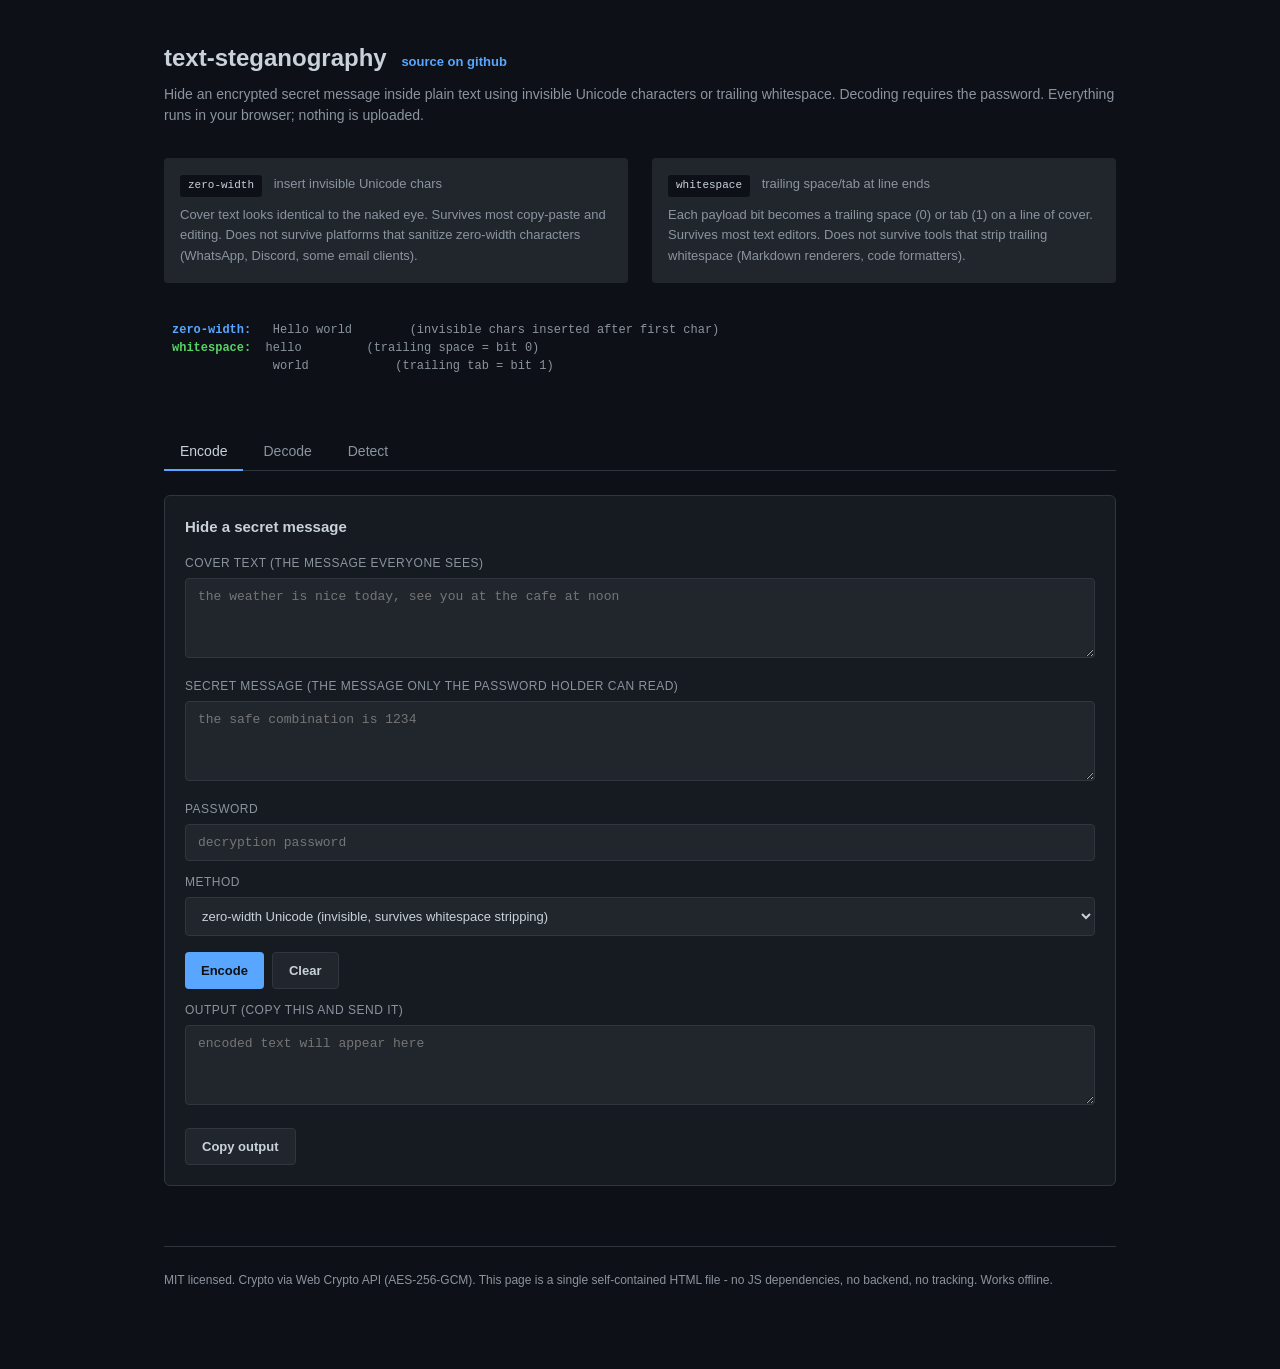
==== docs/index.html @ cb589857 "rename demo folder to docs for GitHub Pages" ====
<!DOCTYPE html>
<html lang="en">
<head>
<meta charset="utf-8" />
<meta name="viewport" content="width=device-width, initial-scale=1" />
<title>text-steganography demo</title>
<style>
  :root {
    --bg: #0d1117;
    --panel: #161b22;
    --panel-2: #21262d;
    --border: #30363d;
    --text: #c9d1d9;
    --text-dim: #8b949e;
    --accent: #58a6ff;
    --accent-hover: #79b8ff;
    --danger: #f85149;
    --success: #56d364;
    --mono: ui-monospace, SFMono-Regular, "SF Mono", Menlo, Consolas, "Liberation Mono", monospace;
  }
  * { box-sizing: border-box; }
  body {
    margin: 0;
    background: var(--bg);
    color: var(--text);
    font-family: -apple-system, BlinkMacSystemFont, "Segoe UI", Helvetica, Arial, sans-serif;
    line-height: 1.5;
  }
  main {
    max-width: 1000px;
    margin: 40px auto 80px;
    padding: 0 24px;
  }
  header { margin-bottom: 32px; }
  h1 {
    font-size: 24px;
    font-weight: 600;
    margin: 0 0 8px 0;
  }
  .subtitle {
    color: var(--text-dim);
    font-size: 14px;
  }
  .source-link {
    color: var(--accent);
    text-decoration: none;
    font-size: 13px;
    margin-left: 8px;
  }
  .source-link:hover { color: var(--accent-hover); }

  .tabs {
    display: flex;
    gap: 4px;
    margin-bottom: 24px;
    border-bottom: 1px solid var(--border);
  }
  .tab {
    padding: 10px 16px;
    background: transparent;
    color: var(--text-dim);
    border: none;
    cursor: pointer;
    font-size: 14px;
    border-bottom: 2px solid transparent;
    margin-bottom: -1px;
  }
  .tab.active {
    color: var(--text);
    border-bottom-color: var(--accent);
  }
  .tab:hover:not(.active) { color: var(--text); }

  .panel {
    background: var(--panel);
    border: 1px solid var(--border);
    border-radius: 6px;
    padding: 20px;
    margin-bottom: 16px;
  }
  .panel h2 {
    margin: 0 0 16px 0;
    font-size: 15px;
    font-weight: 600;
    color: var(--text);
  }
  label {
    display: block;
    font-size: 12px;
    color: var(--text-dim);
    margin-bottom: 6px;
    text-transform: uppercase;
    letter-spacing: 0.5px;
  }
  textarea, input[type="text"], input[type="password"] {
    width: 100%;
    padding: 10px 12px;
    background: var(--panel-2);
    color: var(--text);
    border: 1px solid var(--border);
    border-radius: 4px;
    font-family: var(--mono);
    font-size: 13px;
    margin-bottom: 12px;
    resize: vertical;
  }
  textarea { min-height: 80px; }
  input[type="text"]:focus, input[type="password"]:focus, textarea:focus {
    outline: none;
    border-color: var(--accent);
  }
  .row {
    display: flex;
    gap: 8px;
    align-items: center;
  }
  .row > * { flex: 1; margin-bottom: 0; }
  .btn {
    padding: 10px 16px;
    background: var(--accent);
    color: #0d1117;
    border: none;
    border-radius: 4px;
    cursor: pointer;
    font-size: 13px;
    font-weight: 600;
  }
  .btn:hover { background: var(--accent-hover); }
  .btn-secondary {
    background: var(--panel-2);
    color: var(--text);
    border: 1px solid var(--border);
  }
  .btn-secondary:hover {
    background: var(--border);
  }
  .btn:disabled {
    opacity: 0.5;
    cursor: not-allowed;
  }
  .actions {
    display: flex;
    gap: 8px;
    margin-top: 4px;
  }
  .status {
    margin-top: 12px;
    padding: 8px 12px;
    border-radius: 4px;
    font-family: var(--mono);
    font-size: 13px;
    display: none;
  }
  .status.show { display: block; }
  .status.error {
    background: rgba(248, 81, 73, 0.15);
    color: var(--danger);
    border: 1px solid rgba(248, 81, 73, 0.3);
  }
  .status.success {
    background: rgba(86, 211, 100, 0.15);
    color: var(--success);
    border: 1px solid rgba(86, 211, 100, 0.3);
  }
  .status.info {
    background: rgba(88, 166, 255, 0.1);
    color: var(--accent);
    border: 1px solid rgba(88, 166, 255, 0.3);
  }
  .info-grid {
    display: grid;
    grid-template-columns: 1fr 1fr;
    gap: 24px;
  }
  @media (max-width: 700px) {
    .info-grid { grid-template-columns: 1fr; }
  }
  .method-info {
    padding: 16px;
    background: var(--panel-2);
    border-radius: 4px;
    font-size: 13px;
    line-height: 1.6;
    color: var(--text-dim);
  }
  .method-info strong { color: var(--text); }
  .method-info .label {
    display: inline-block;
    padding: 2px 8px;
    background: var(--bg);
    border-radius: 3px;
    color: var(--text);
    font-family: var(--mono);
    font-size: 11px;
    margin-right: 8px;
  }
  .ascii-art {
    font-family: var(--mono);
    font-size: 12px;
    color: var(--text-dim);
    white-space: pre;
    overflow-x: auto;
    margin-top: 12px;
    padding: 8px;
    background: var(--bg);
    border-radius: 4px;
  }
  .ascii-art .zw { color: var(--accent); font-weight: bold; }
  .ascii-art .ws { color: var(--success); font-weight: bold; }
  footer {
    margin-top: 60px;
    padding-top: 24px;
    border-top: 1px solid var(--border);
    color: var(--text-dim);
    font-size: 12px;
  }
  details {
    margin-top: 12px;
  }
  details summary {
    cursor: pointer;
    color: var(--text-dim);
    font-size: 13px;
    padding: 4px 0;
  }
  details[open] summary { margin-bottom: 8px; }
  * { scrollbar-width: thin; scrollbar-color: var(--border) transparent; }
  *::-webkit-scrollbar { width: 8px; height: 8px; }
  *::-webkit-scrollbar-thumb { background: var(--border); border-radius: 4px; }
</style>
</head>
<body>
<main>
  <header>
    <h1>text-steganography <a class="source-link" href="https://github.com/Saman-ghorayshi/text-steganography" target="_blank" rel="noopener">source on github</a></h1>
    <div class="subtitle">
      Hide an encrypted secret message inside plain text using invisible
      Unicode characters or trailing whitespace. Decoding requires the password.
      Everything runs in your browser; nothing is uploaded.
    </div>
  </header>

  <div class="info-grid">
    <div class="method-info">
      <div><span class="label">zero-width</span> insert invisible Unicode chars</div>
      <div style="margin-top: 8px">
        Cover text looks identical to the naked eye. Survives most copy-paste
        and editing. Does not survive platforms that sanitize zero-width
        characters (WhatsApp, Discord, some email clients).
      </div>
    </div>
    <div class="method-info">
      <div><span class="label">whitespace</span> trailing space/tab at line ends</div>
      <div style="margin-top: 8px">
        Each payload bit becomes a trailing space (0) or tab (1) on a line of
        cover. Survives most text editors. Does not survive tools that strip
        trailing whitespace (Markdown renderers, code formatters).
      </div>
    </div>
  </div>

  <div class="ascii-art">
<span class="zw">zero-width:</span>   H<span class="zw">&#8203;&#8204;&#8203;</span>ello world        (invisible chars inserted after first char)
<span class="ws">whitespace:</span>  hello<span class="ws"> </span>        (trailing space = bit 0)
              world<span class="ws">&#9;</span>       (trailing tab = bit 1)
  </div>

  <div class="tabs" style="margin-top: 32px">
    <button class="tab active" data-tab="encode">Encode</button>
    <button class="tab" data-tab="decode">Decode</button>
    <button class="tab" data-tab="detect">Detect</button>
  </div>

  <!-- ENCODE -->
  <div id="tab-encode" class="tab-content">
    <div class="panel">
      <h2>Hide a secret message</h2>
      <label for="enc-cover">Cover text (the message everyone sees)</label>
      <textarea id="enc-cover" placeholder="the weather is nice today, see you at the cafe at noon"></textarea>
      <label for="enc-secret">Secret message (the message only the password holder can read)</label>
      <textarea id="enc-secret" placeholder="the safe combination is 1234"></textarea>
      <label for="enc-password">Password</label>
      <input type="password" id="enc-password" placeholder="decryption password" />
      <label for="enc-method">Method</label>
      <select id="enc-method" style="padding: 10px 12px; background: var(--panel-2); color: var(--text); border: 1px solid var(--border); border-radius: 4px; font-size: 13px; margin-bottom: 12px; width: 100%">
        <option value="zw">zero-width Unicode (invisible, survives whitespace stripping)</option>
        <option value="ws">whitespace (trailing space/tab, survives unicode sanitizing)</option>
      </select>
      <div class="actions">
        <button class="btn" id="enc-btn">Encode</button>
        <button class="btn btn-secondary" id="enc-clear">Clear</button>
      </div>
      <div class="status" id="enc-status"></div>
      <label for="enc-output" style="margin-top: 12px">Output (copy this and send it)</label>
      <textarea id="enc-output" readonly placeholder="encoded text will appear here"></textarea>
      <div class="actions">
        <button class="btn btn-secondary" id="enc-copy">Copy output</button>
      </div>
    </div>
  </div>

  <!-- DECODE -->
  <div id="tab-decode" class="tab-content" style="display: none">
    <div class="panel">
      <h2>Extract a secret message</h2>
      <label for="dec-input">Stego text (the text you received)</label>
      <textarea id="dec-input" placeholder="paste the encoded text here"></textarea>
      <label for="dec-password">Password</label>
      <input type="password" id="dec-password" placeholder="decryption password" />
      <label for="dec-method">Method</label>
      <select id="dec-method" style="padding: 10px 12px; background: var(--panel-2); color: var(--text); border: 1px solid var(--border); border-radius: 4px; font-size: 13px; margin-bottom: 12px; width: 100%">
        <option value="zw">zero-width Unicode</option>
        <option value="ws">whitespace</option>
      </select>
      <div class="actions">
        <button class="btn" id="dec-btn">Decode</button>
        <button class="btn btn-secondary" id="dec-clear">Clear</button>
      </div>
      <div class="status" id="dec-status"></div>
      <label for="dec-output" style="margin-top: 12px">Secret message</label>
      <textarea id="dec-output" readonly placeholder="extracted message will appear here"></textarea>
    </div>
  </div>

  <!-- DETECT -->
  <div id="tab-detect" class="tab-content" style="display: none">
    <div class="panel">
      <h2>Detect hidden payload (no password needed)</h2>
      <div class="method-info" style="margin-bottom: 16px">
        Steganography hides bytes from the eye, not from statistical analysis.
        Paste any text here to see whether it carries hidden zero-width chars
        or unexpected trailing whitespace, and how many payload bytes that
        implies. No password required - detection is not the same as
        decryption, but it reveals that a hidden message exists.
      </div>
      <label for="det-input">Text to analyze</label>
      <textarea id="det-input" placeholder="paste text here"></textarea>
      <div class="actions">
        <button class="btn" id="det-btn">Analyze</button>
      </div>
      <div class="status" id="det-status"></div>
      <details>
        <summary>How detection works</summary>
        <div class="method-info">
          <p><strong>zero-width method:</strong> the encoder inserts U+200B and U+200C
          characters into the text. These chars never appear in normal prose.
          Counting them immediately reveals the number of bits, and dividing by
          8 gives the hidden byte count. The first 32 bits are the length header,
          so you can read the declared payload size without ever decrypting.</p>
          <p><strong>whitespace method:</strong> trailing tabs are extremely rare
          in normal text. A high count of trailing tabs across many lines is
          strong evidence of a hidden payload. The decoder reads them as bits
          to get the length header.</p>
          <p>Both methods are designed to resist casual visual inspection, not
          statistical steganalysis. This is a fundamental property of LSB-style
          steganography: it hides content from humans, not from analysis tools.</p>
        </div>
      </details>
    </div>
  </div>

  <footer>
    MIT licensed. Crypto via Web Crypto API (AES-256-GCM).
    This page is a single self-contained HTML file - no JS dependencies,
    no backend, no tracking. Works offline.
  </footer>
</main>

<script>
const ZWS = "\u200B";  // zero-width space     -> bit 0
const ZWNJ = "\u200C";  // zero-width non-joiner -> bit 1
const PAYLOAD_ZW = new Set([ZWS, ZWNJ]);

// ---------- bit helpers (mirror of steg.py) ----------
function bytesToBits(bytes) {
  return Array.from(bytes, b => b.toString(2).padStart(8, "0")).join("");
}
function bitsToBytes(bits) {
  const out = new Uint8Array(Math.floor(bits.length / 8));
  for (let i = 0; i < out.length; i++) {
    out[i] = parseInt(bits.substr(i * 8, 8), 2);
  }
  return out;
}
function lengthPrefix(data) {
  // 4-byte big-endian length followed by data
  const out = new Uint8Array(4 + data.length);
  new DataView(out.buffer).setUint32(0, data.length, false);
  out.set(data, 4);
  return out;
}
function readLengthPrefixed(bits) {
  if (bits.length < 32) throw new Error("not enough bits for length header");
  const length = parseInt(bits.substr(0, 32), 2);
  const needed = 32 + length * 8;
  if (bits.length < needed) {
    throw new Error(`declared ${length} bytes but only have ${Math.floor((bits.length - 32) / 8)} bytes of payload`);
  }
  return bitsToBytes(bits.substr(32, length * 8));
}

// ---------- AES-GCM key derivation + encrypt/decrypt (Web Crypto) ----------
async function deriveKey(password, usage) {
  const enc = new TextEncoder();
  const digest = await crypto.subtle.digest("SHA-256", enc.encode(password));
  return crypto.subtle.importKey(
    "raw", digest, { name: "AES-GCM" }, false, usage
  );
}
async function encryptMessage(messageBytes, password) {
  const key = await deriveKey(password, ["encrypt"]);
  const iv = crypto.getRandomValues(new Uint8Array(12));
  const ct = await crypto.subtle.encrypt({ name: "AES-GCM", iv }, key, messageBytes);
  // combine iv + ciphertext into one buffer (we need both for decrypt)
  const out = new Uint8Array(iv.length + ct.byteLength);
  out.set(iv, 0);
  out.set(new Uint8Array(ct), iv.length);
  return out;
}
async function decryptMessage(payloadBytes, password) {
  const key = await deriveKey(password, ["decrypt"]);
  const iv = payloadBytes.slice(0, 12);
  const ct = payloadBytes.slice(12);
  const pt = await crypto.subtle.decrypt({ name: "AES-GCM", iv }, key, ct);
  return new Uint8Array(pt);
}

// ---------- steganography: zero-width ----------
function zwEncode(dataBytes, cover) {
  for (const ch of cover) {
    if (PAYLOAD_ZW.has(ch)) {
      throw new Error("cover text already contains payload zero-width chars");
    }
  }
  const payload = lengthPrefix(dataBytes);
  const bits = bytesToBits(payload);
  let zw = "";
  for (const bit of bits) zw += bit === "1" ? ZWNJ : ZWS;
  if (cover.length === 0) return zw;
  return cover[0] + zw + cover.slice(1);
}
function zwDecode(text) {
  let bits = "";
  for (const ch of text) {
    if (ch === ZWS) bits += "0";
    else if (ch === ZWNJ) bits += "1";
  }
  if (bits.length < 32) return null;
  try {
    return readLengthPrefixed(bits);
  } catch (e) {
    return null;
  }
}

// ---------- steganography: whitespace ----------
function wsEncode(dataBytes, cover) {
  if (cover.includes("\t")) {
    throw new Error("cover text must not contain tabs");
  }
  for (const line of cover.split("\n")) {
    if (line !== line.replace(/[ \t]+$/, "")) {
      throw new Error("cover text has trailing whitespace on a line, would be misread as payload");
    }
  }
  const payload = lengthPrefix(dataBytes);
  const bits = bytesToBits(payload);
  let lines = cover.split("\n");
  while (lines.length < bits.length) lines.push("");
  for (let i = 0; i < bits.length; i++) {
    lines[i] += bits[i] === "1" ? "\t" : " ";
  }
  return lines.join("\n");
}
function wsDecode(text) {
  let bits = "";
  for (const line of text.split("\n")) {
    // walk backwards from end of line, build the chunk left-to-right
    let chunk = "";
    for (let i = line.length - 1; i >= 0; i--) {
      const ch = line[i];
      if (ch === " ") chunk = "0" + chunk;
      else if (ch === "\t") chunk = "1" + chunk;
      else break;
    }
    bits += chunk;
  }
  if (bits.length < 32) return null;
  try {
    return readLengthPrefixed(bits);
  } catch (e) {
    return null;
  }
}

// ---------- DOM helpers ----------
function setStatus(id, msg, kind) {
  const el = document.getElementById(id);
  el.textContent = msg;
  el.className = "status show " + kind;
}
function clearStatus(id) {
  const el = document.getElementById(id);
  el.textContent = "";
  el.className = "status";
}

// ---------- tab switching ----------
document.querySelectorAll(".tab").forEach(btn => {
  btn.addEventListener("click", () => {
    document.querySelectorAll(".tab").forEach(t => t.classList.remove("active"));
    btn.classList.add("active");
    const target = btn.dataset.tab;
    document.querySelectorAll(".tab-content").forEach(c => c.style.display = "none");
    document.getElementById("tab-" + target).style.display = "block";
  });
});

// ---------- encode ----------
document.getElementById("enc-btn").addEventListener("click", async () => {
  clearStatus("enc-status");
  const cover = document.getElementById("enc-cover").value;
  const secret = document.getElementById("enc-secret").value;
  const password = document.getElementById("enc-password").value;
  const method = document.getElementById("enc-method").value;
  if (!secret) { setStatus("enc-status", "enter a secret message", "error"); return; }
  if (!password) { setStatus("enc-status", "enter a password", "error"); return; }
  try {
    const secretBytes = new TextEncoder().encode(secret);
    const ct = await encryptMessage(secretBytes, password);
    const stego = method === "zw" ? zwEncode(ct, cover) : wsEncode(ct, cover);
    document.getElementById("enc-output").value = stego;
    setStatus("enc-status", `encoded ${secret.length} chars of secret into ${stego.length} chars of cover with ${method === "zw" ? "invisible" : "trailing"} payload`, "success");
  } catch (e) {
    setStatus("enc-status", "error: " + e.message, "error");
  }
});
document.getElementById("enc-clear").addEventListener("click", () => {
  ["enc-cover", "enc-secret", "enc-password", "enc-output"].forEach(id => document.getElementById(id).value = "");
  clearStatus("enc-status");
});
document.getElementById("enc-copy").addEventListener("click", () => {
  const out = document.getElementById("enc-output");
  out.select();
  navigator.clipboard.writeText(out.value).then(() => {
    setStatus("enc-status", "copied to clipboard", "info");
  }).catch(() => {
    setStatus("enc-status", "clipboard write failed - select and copy manually", "error");
  });
});

// ---------- decode ----------
document.getElementById("dec-btn").addEventListener("click", async () => {
  clearStatus("dec-status");
  const text = document.getElementById("dec-input").value;
  const password = document.getElementById("dec-password").value;
  const method = document.getElementById("dec-method").value;
  if (!text) { setStatus("dec-status", "paste the stego text first", "error"); return; }
  if (!password) { setStatus("dec-status", "enter the password", "error"); return; }
  const ct = method === "zw" ? zwDecode(text) : wsDecode(text);
  if (!ct) {
    setStatus("dec-status", "no hidden message found - is the method correct?", "error");
    return;
  }
  try {
    const plain = await decryptMessage(ct, password);
    document.getElementById("dec-output").value = new TextDecoder().decode(plain);
    setStatus("dec-status", `extracted ${plain.length} bytes`, "success");
  } catch (e) {
    setStatus("dec-status", "decryption failed - wrong password or corrupted payload", "error");
  }
});
document.getElementById("dec-clear").addEventListener("click", () => {
  ["dec-input", "dec-password", "dec-output"].forEach(id => document.getElementById(id).value = "");
  clearStatus("dec-status");
});

// ---------- detect ----------
document.getElementById("det-btn").addEventListener("click", () => {
  clearStatus("det-status");
  const text = document.getElementById("det-input").value;
  let zwCount = 0;
  for (const ch of text) if (PAYLOAD_ZW.has(ch)) zwCount++;

  let trailingTabLines = 0;
  let trailingSpaceBitCount = 0;
  for (const line of text.split("\n")) {
    let trailingTabs = 0, trailingSpaces = 0;
    for (let i = line.length - 1; i >= 0; i--) {
      if (line[i] === "\t") { trailingTabs++; trailingSpaceBitCount++; }
      else if (line[i] === " " && trailingTabs === 0) { trailingSpaces++; trailingSpaceBitCount++; }
      else break;
    }
    if (trailingTabs > 0) trailingTabLines++;
  }

  let lines = [];
  if (zwCount > 0) {
    const bytes = Math.floor(zwCount / 8);
    const declaredLen = zwCount >= 32 ? parseInt(
      Array.from(text, ch => ch === ZWS ? "0" : ch === ZWNJ ? "1" : "")
        .join("").substr(0, 32), 2
    ) : 0;
    if (declaredLen > 0 && declaredLen * 8 <= zwCount - 32) {
      lines.push(`zero-width: found ${zwCount} invisible chars - ${bytes} bytes encoded, declared ${declaredLen} bytes payload (length header readable without password)`);
    } else {
      lines.push(`zero-width: found ${zwCount} invisible chars - ${bytes} bytes encoded (length header looks corrupted)`);
    }
  }
  if (trailingTabLines > 0) {
    lines.push(`whitespace: found trailing tabs on ${trailingTabLines} lines - ${trailingSpaceBitCount} bits encoded - strong indicator of a hidden payload`);
  }
  if (lines.length === 0) {
    setStatus("det-status", "no hidden payload found", "info");
  } else {
    setStatus("det-status", lines.join("\n"), "error");
  }
});
</script>
</body>
</html>
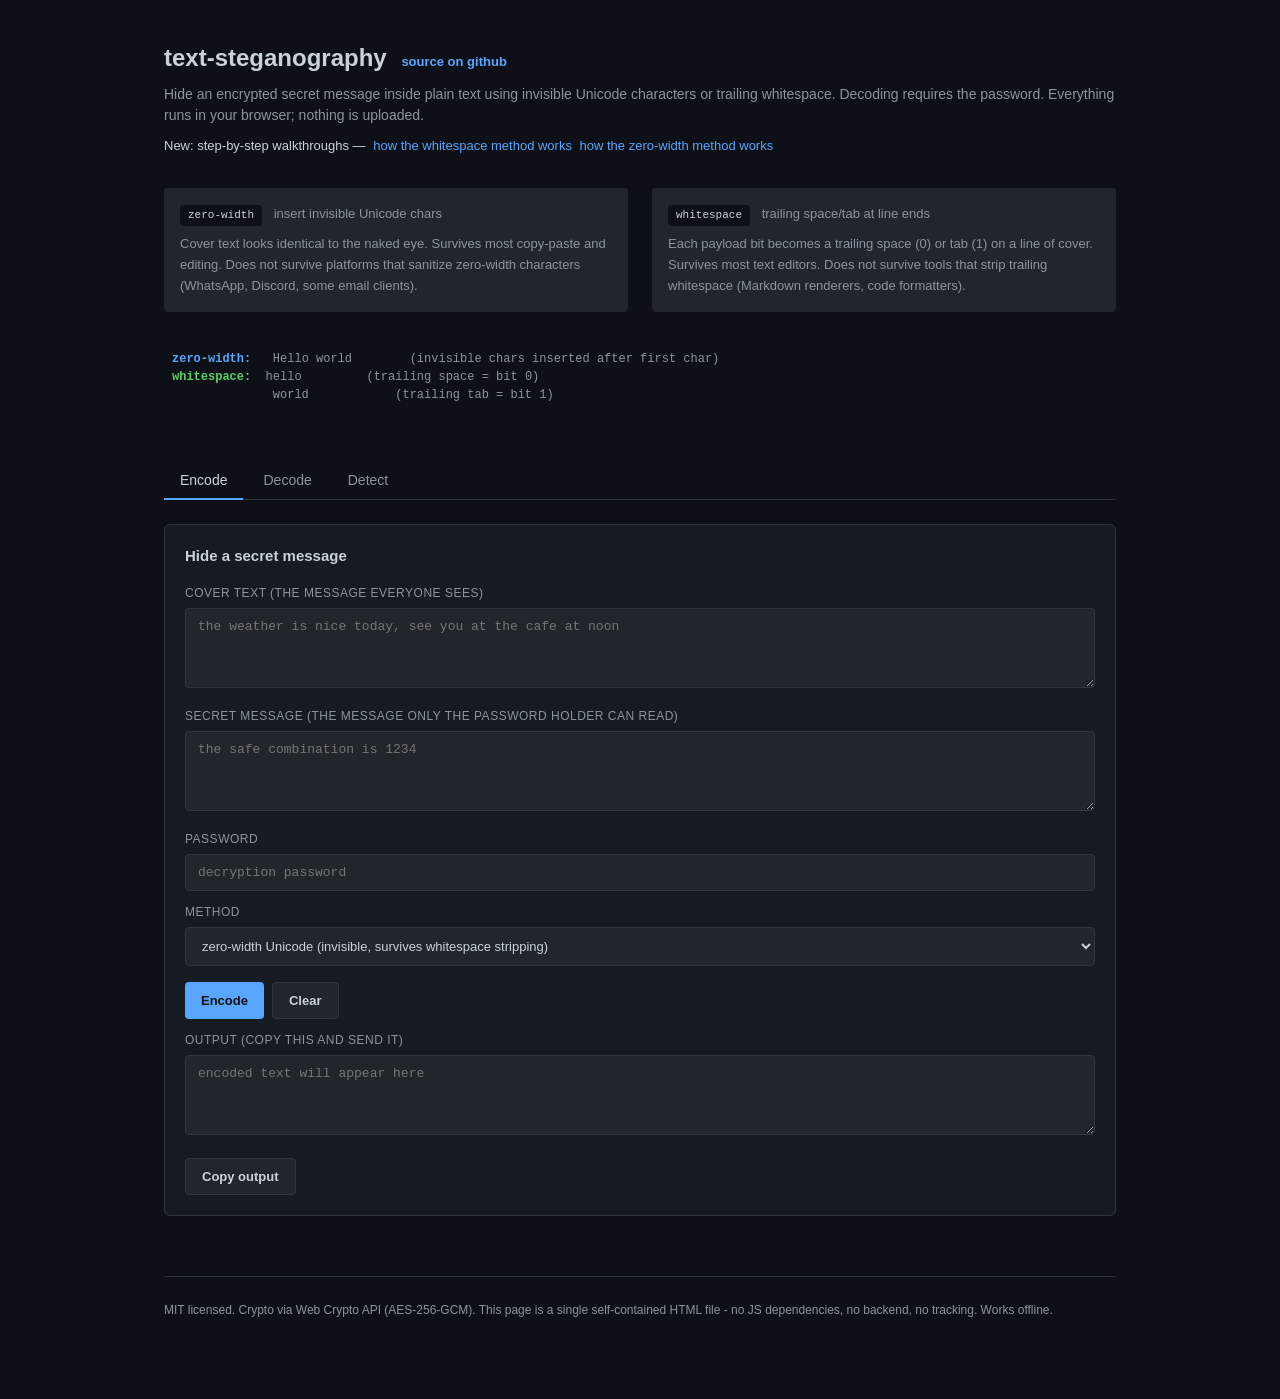
==== commit 35cf9a8b: "link the two how-it-works pages from the demo header adds a row of teaching-page links under the exi" ====
--- a/docs/index.html
+++ b/docs/index.html
@@ -237,6 +237,11 @@
       Hide an encrypted secret message inside plain text using invisible
       Unicode characters or trailing whitespace. Decoding requires the password.
       Everything runs in your browser; nothing is uploaded.
+    </div>
+    <div style="margin-top: 10px; font-size: 13px;">
+      New: step-by-step walkthroughs —
+      <a class="source-link" href="whitespace.html" style="margin-left: 4px">how the whitespace method works</a>
+      <a class="source-link" href="zero-width.html" style="margin-left: 4px">how the zero-width method works</a>
     </div>
   </header>
 
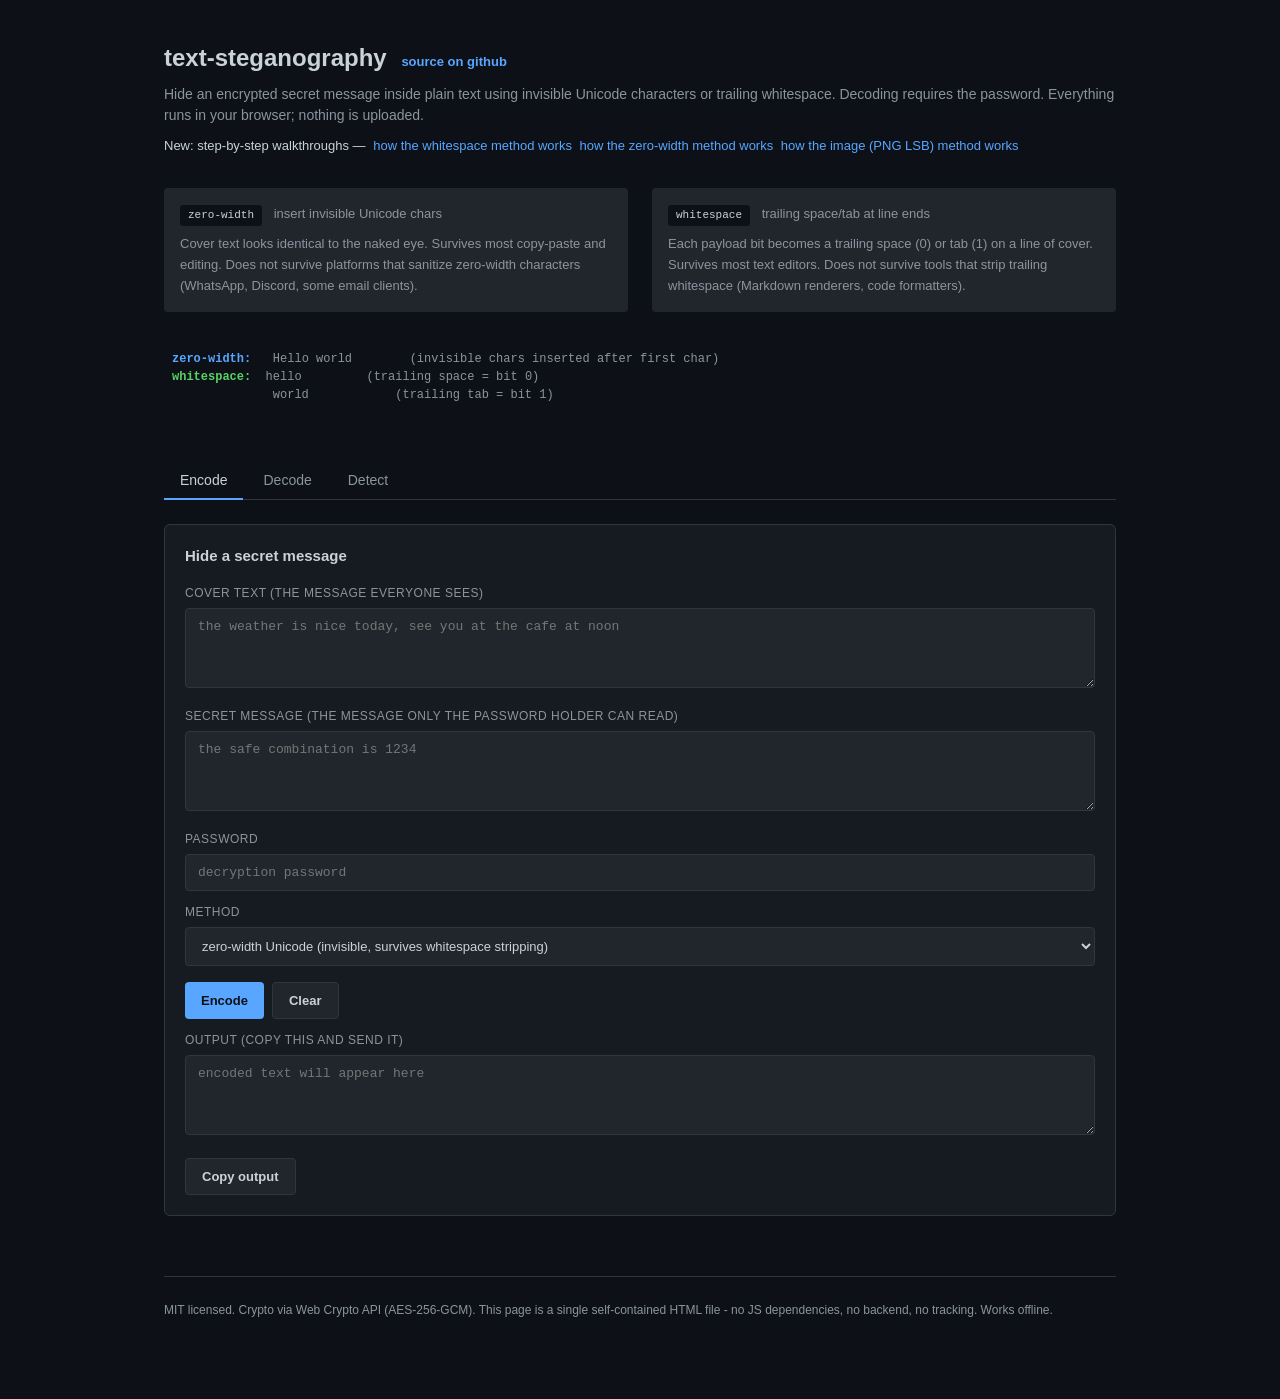
==== commit d206fa3c: "add docs/lsb-image.html teaching page; link from index and other pages mirrors the shape of whitespa" ====
--- a/docs/index.html
+++ b/docs/index.html
@@ -232,7 +232,7 @@
 <body>
 <main>
   <header>
-    <h1>text-steganography <a class="source-link" href="https://github.com/Saman-ghorayshi/text-steganography" target="_blank" rel="noopener">source on github</a></h1>
+    <h1>text-steganography <a class="source-link" href="https://github.com/USERNAME/text-steganography" target="_blank" rel="noopener">source on github</a></h1>
     <div class="subtitle">
       Hide an encrypted secret message inside plain text using invisible
       Unicode characters or trailing whitespace. Decoding requires the password.
@@ -242,6 +242,7 @@
       New: step-by-step walkthroughs —
       <a class="source-link" href="whitespace.html" style="margin-left: 4px">how the whitespace method works</a>
       <a class="source-link" href="zero-width.html" style="margin-left: 4px">how the zero-width method works</a>
+      <a class="source-link" href="lsb-image.html" style="margin-left: 4px">how the image (PNG LSB) method works</a>
     </div>
   </header>
 
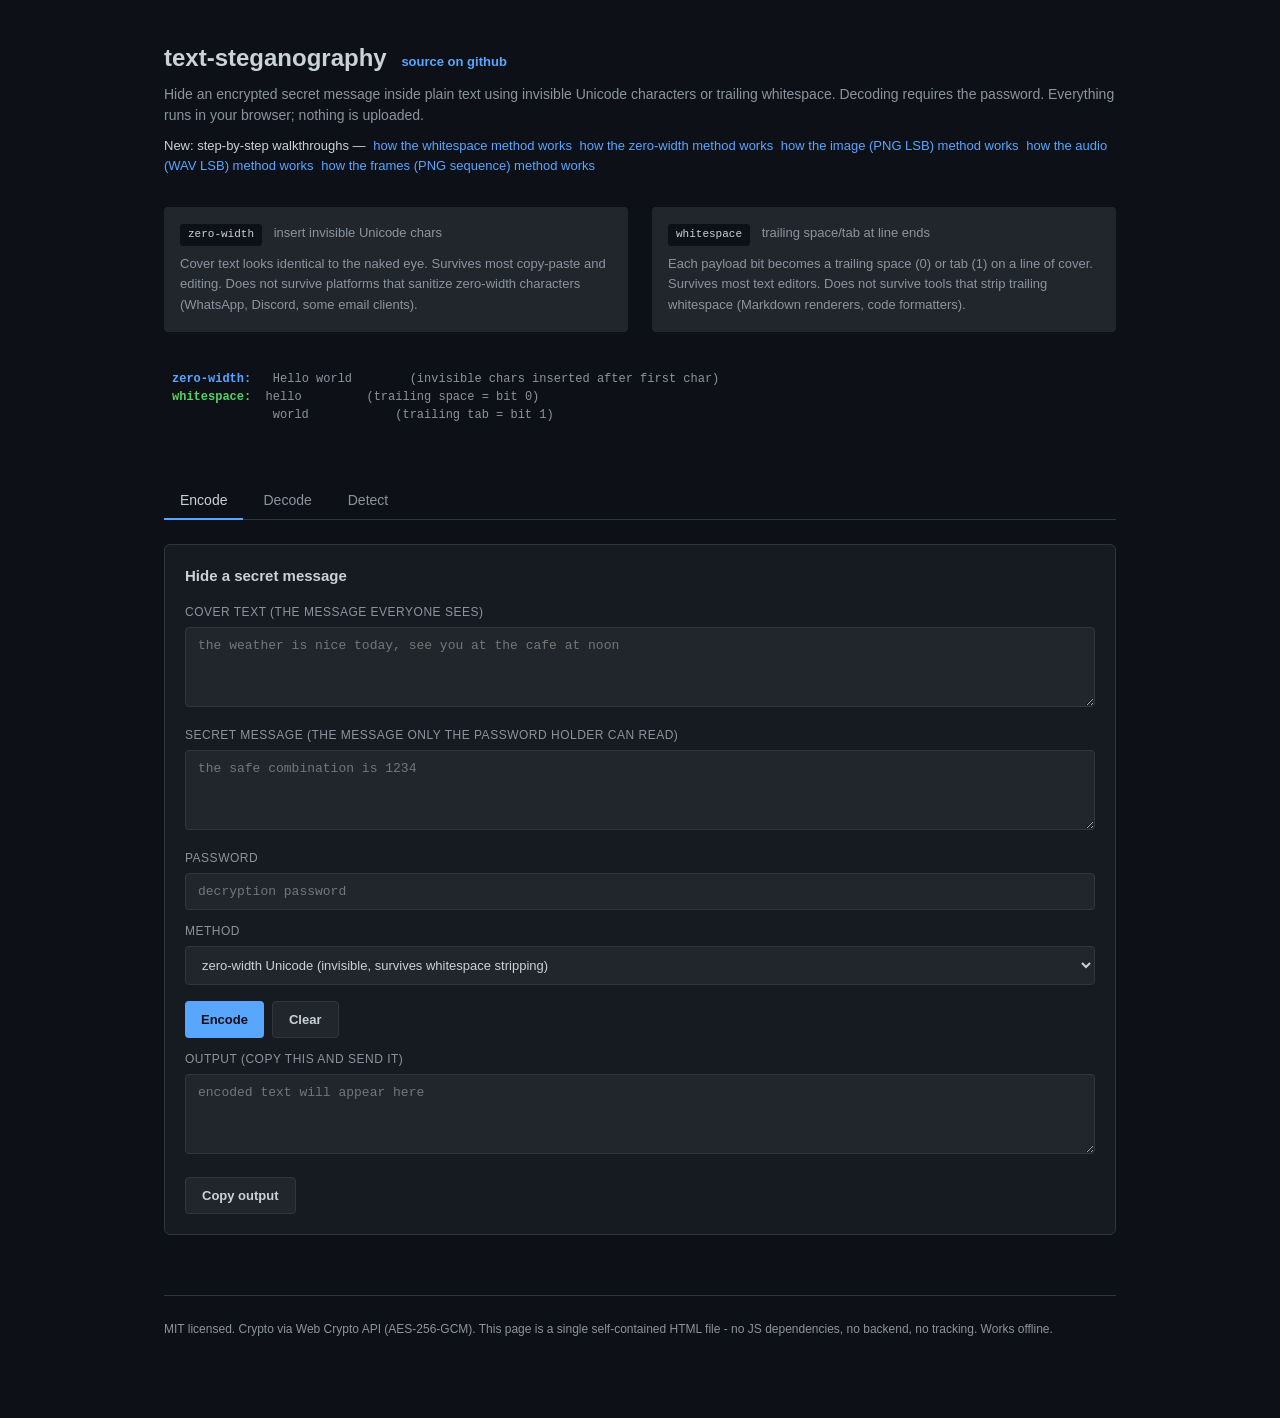
==== commit 430f46cb: "add docs/frames-png-sequence.html + cross-link all teaching pages New teaching page for PNG-sequence" ====
--- a/docs/index.html
+++ b/docs/index.html
@@ -243,6 +243,8 @@
       <a class="source-link" href="whitespace.html" style="margin-left: 4px">how the whitespace method works</a>
       <a class="source-link" href="zero-width.html" style="margin-left: 4px">how the zero-width method works</a>
       <a class="source-link" href="lsb-image.html" style="margin-left: 4px">how the image (PNG LSB) method works</a>
+      <a class="source-link" href="wav-lsb.html" style="margin-left: 4px">how the audio (WAV LSB) method works</a>
+      <a class="source-link" href="frames-png-sequence.html" style="margin-left: 4px">how the frames (PNG sequence) method works</a>
     </div>
   </header>
 
